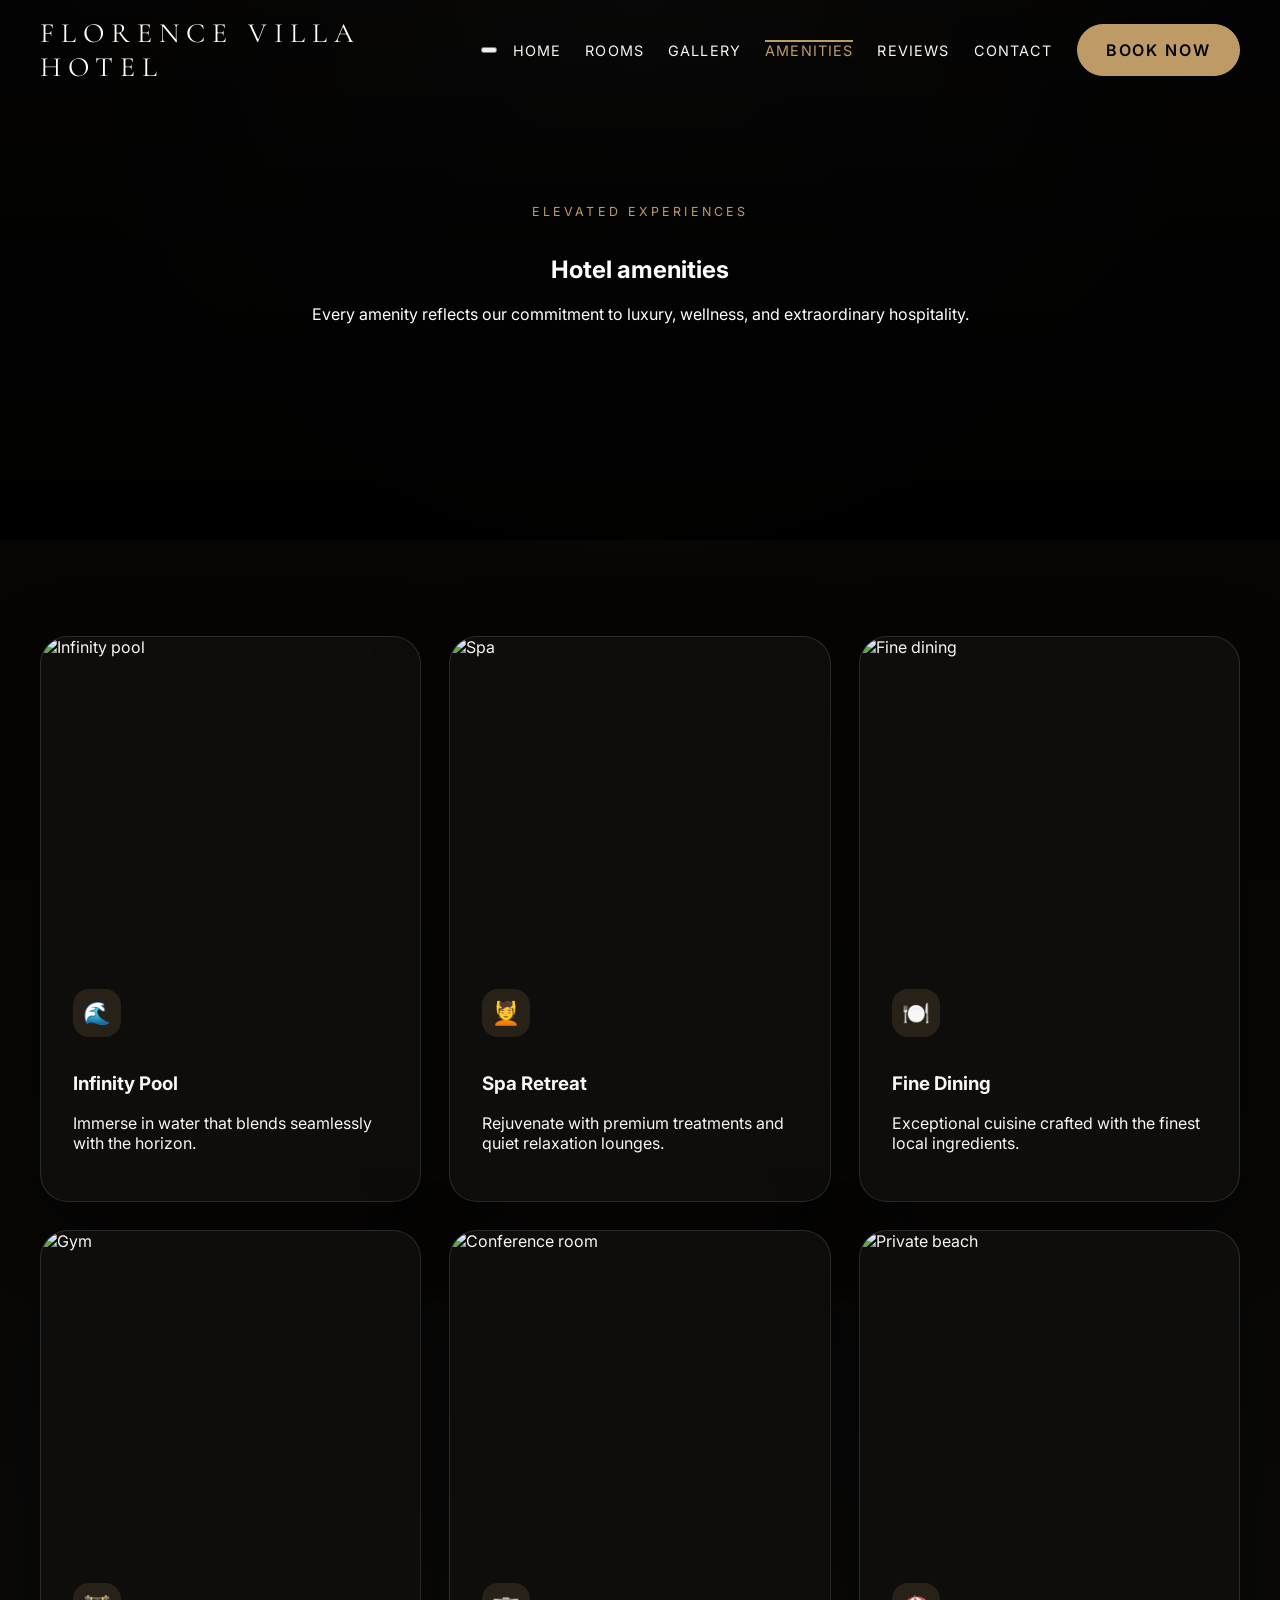
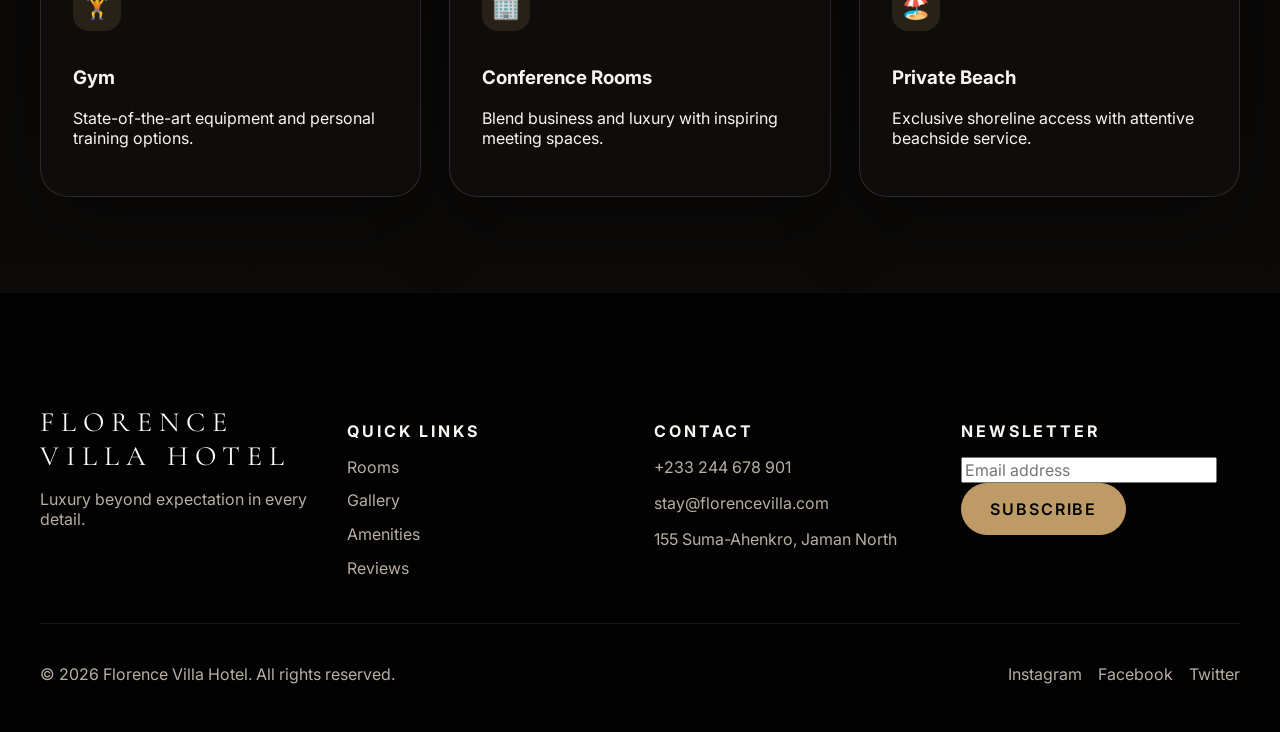
==== amenities.html @ 5d745127 "Initial hotel website upload" ====
<!DOCTYPE html>
<html lang="en">
<head>
  <meta charset="UTF-8" />
  <meta name="viewport" content="width=device-width, initial-scale=1.0" />
  <title>Amenities | Florence Villa Hotel</title>
  <link rel="preconnect" href="https://fonts.googleapis.com" />
  <link rel="preconnect" href="https://fonts.gstatic.com" crossorigin />
  <link href="https://fonts.googleapis.com/css2?family=Cormorant+Garamond:wght@400;500;600;700&family=Inter:wght@300;400;500;600;700&display=swap" rel="stylesheet" />
  <link rel="stylesheet" href="css/style.css" />
</head>
<body class="page amenities" data-page="amenities">
  <div id="page-loader" class="page-loader">
    <div class="loader-dot"></div>
  </div>
  <header class="site-header">
    <div class="container header-inner">
      <a href="index.html" class="brand">Florence Villa Hotel</a>
      <button class="nav-toggle" aria-label="Toggle menu" aria-expanded="false">
        <span></span><span></span><span></span>
      </button>
      <nav class="site-nav" aria-label="Main navigation">
        <ul class="nav-list">
          <li><a class="nav-link" href="index.html">Home</a></li>
          <li><a class="nav-link" href="rooms.html">Rooms</a></li>
          <li><a class="nav-link" href="gallery.html">Gallery</a></li>
          <li><a class="nav-link" href="amenities.html">Amenities</a></li>
          <li><a class="nav-link" href="reviews.html">Reviews</a></li>
          <li><a class="nav-link" href="contact.html">Contact</a></li>
        </ul>
        <a class="btn btn-primary nav-btn" href="booking.html">Book Now</a>
      </nav>
    </div>
  </header>

  <main>
    <section class="page-hero page-hero-dark" style="background-image: url('https://images.unsplash.com/photo-1496417263034-38ec4f0b665a?auto=format&fit=crop&w=1600&q=80');">
      <div class="hero-overlay"></div>
      <div class="container hero-content">
        <span class="eyebrow">Elevated experiences</span>
        <h1>Hotel amenities</h1>
        <p>Every amenity reflects our commitment to luxury, wellness, and extraordinary hospitality.</p>
      </div>
    </section>

    <section class="section amenities-grid reveal">
      <div class="container grid grid-3 gap-lg">
        <article class="amenity-card">
          <img src="https://images.unsplash.com/photo-1500530855697-b586d89ba3ee?auto=format&fit=crop&w=900&q=80" alt="Infinity pool" loading="lazy" />
          <div class="card-body">
            <span class="feature-icon">🌊</span>
            <h3>Infinity Pool</h3>
            <p>Immerse in water that blends seamlessly with the horizon.</p>
          </div>
        </article>
        <article class="amenity-card">
          <img src="https://images.unsplash.com/photo-1519710164239-da123dc03ef4?auto=format&fit=crop&w=900&q=80" alt="Spa" loading="lazy" />
          <div class="card-body">
            <span class="feature-icon">💆</span>
            <h3>Spa Retreat</h3>
            <p>Rejuvenate with premium treatments and quiet relaxation lounges.</p>
          </div>
        </article>
        <article class="amenity-card">
          <img src="https://images.unsplash.com/photo-1528605248644-14dd04022da1?auto=format&fit=crop&w=900&q=80" alt="Fine dining" loading="lazy" />
          <div class="card-body">
            <span class="feature-icon">🍽️</span>
            <h3>Fine Dining</h3>
            <p>Exceptional cuisine crafted with the finest local ingredients.</p>
          </div>
        </article>
        <article class="amenity-card">
          <img src="https://images.unsplash.com/photo-1554284126-aa88f22d8d94?auto=format&fit=crop&w=900&q=80" alt="Gym" loading="lazy" />
          <div class="card-body">
            <span class="feature-icon">🏋️</span>
            <h3>Gym</h3>
            <p>State-of-the-art equipment and personal training options.</p>
          </div>
        </article>
        <article class="amenity-card">
          <img src="https://images.unsplash.com/photo-1496412705862-e0088f16f791?auto=format&fit=crop&w=900&q=80" alt="Conference room" loading="lazy" />
          <div class="card-body">
            <span class="feature-icon">🏢</span>
            <h3>Conference Rooms</h3>
            <p>Blend business and luxury with inspiring meeting spaces.</p>
          </div>
        </article>
        <article class="amenity-card">
          <img src="https://images.unsplash.com/photo-1534502088906-72651841f3a6?auto=format&fit=crop&w=900&q=80" alt="Private beach" loading="lazy" />
          <div class="card-body">
            <span class="feature-icon">🏖️</span>
            <h3>Private Beach</h3>
            <p>Exclusive shoreline access with attentive beachside service.</p>
          </div>
        </article>
      </div>
    </section>
  </main>

  <footer class="site-footer">
    <div class="container grid grid-4 gap-lg footer-top">
      <div>
        <a class="brand footer-brand" href="index.html">Florence Villa Hotel</a>
        <p>Luxury beyond expectation in every detail.</p>
      </div>
      <div>
        <h3>Quick Links</h3>
        <ul>
          <li><a href="rooms.html">Rooms</a></li>
          <li><a href="gallery.html">Gallery</a></li>
          <li><a href="amenities.html">Amenities</a></li>
          <li><a href="reviews.html">Reviews</a></li>
        </ul>
      </div>
      <div>
        <h3>Contact</h3>
        <p>+233 244 678 901</p>
        <p>stay@florencevilla.com</p>
        <p>155 Suma-Ahenkro, Jaman North</p>
      </div>
      <div>
        <h3>Newsletter</h3>
        <form id="newsletter-form-amenities">
          <input type="email" placeholder="Email address" aria-label="Email address" required />
          <button class="btn btn-primary" type="submit">Subscribe</button>
        </form>
      </div>
    </div>
    <div class="container footer-bottom">
      <p>© 2026 Florence Villa Hotel. All rights reserved.</p>
      <div class="social-links">
        <a href="#" aria-label="Instagram">Instagram</a>
        <a href="#" aria-label="Facebook">Facebook</a>
        <a href="#" aria-label="Twitter">Twitter</a>
      </div>
    </div>
  </footer>

  <div id="lightbox" class="lightbox" aria-hidden="true">
    <button class="lightbox-close" aria-label="Close image view">×</button>
    <img class="lightbox-img" alt="Gallery preview" />
    <p class="lightbox-caption"></p>
  </div>

  <div id="toast" class="toast" role="status" aria-live="polite"></div>
  <script src="js/script.js"></script>
</body>
</html>
---- css/style.css ----
:root {
  --bg: #080706;
  --surface: rgba(18,16,15,0.82);
  --surface-strong: rgba(255,255,255,0.03);
  --surface-soft: rgba(255,255,255,0.08);
  --text: #f9f5f0;
  --muted: #b8aea3;
  --gold: #be9b66;
  --gold-soft: rgba(190,155,102,0.2);
  --white: #ffffff;
  --black: #040404;
  --border: rgba(255,255,255,0.12);
  --shadow: 0 24px 80px rgba(0,0,0,0.35);
}

* {
  box-sizing: border-box;
}

html {
  scroll-behavior: smooth;
}

body {
  margin: 0;
  min-height: 100vh;
  font-family: 'Inter', sans-serif;
  color: var(--text);
  background: radial-gradient(circle at top, rgba(255,255,255,0.03), transparent 25%), linear-gradient(180deg, #060504 0%, #070605 45%, #0f0e0d 100%);
}

img {
  max-width: 100%;
  display: block;
}

button,
input,
select,
textarea {
  font: inherit;
}

button {
  cursor: pointer;
}

a {
  color: inherit;
  text-decoration: none;
}

.container {
  width: min(1200px, calc(100% - 3rem));
  margin: 0 auto;
}

.page-loader {
  position: fixed;
  inset: 0;
  background: rgba(8,7,6,0.88);
  display: flex;
  align-items: center;
  justify-content: center;
  z-index: 9999;
  transition: opacity 0.5s ease, visibility 0.5s ease;
}

.page-loader.hide {
  opacity: 0;
  visibility: hidden;
}

.loader-dot {
  width: 0.9rem;
  height: 0.9rem;
  background: var(--gold);
  border-radius: 50%;
  box-shadow: 0 0 40px rgba(190,155,102,0.5);
  animation: pulse 1.2s infinite ease-in-out;
}

@keyframes pulse {
  0%,100% { transform: scale(1); opacity: 1; }
  50% { transform: scale(1.8); opacity: 0.5; }
}

.site-header {
  position: fixed;
  inset: 0 0 auto 0;
  z-index: 1000;
  width: 100%;
  padding: 1rem 0;
  transition: background 0.4s ease, box-shadow 0.4s ease, backdrop-filter 0.4s ease;
}

.site-header.scrolled {
  background: rgba(8,7,6,0.92);
  box-shadow: 0 10px 45px rgba(0,0,0,0.35);
  backdrop-filter: blur(14px);
}

.header-inner {
  display: flex;
  align-items: center;
  justify-content: space-between;
  gap: 1rem;
}

.brand,
.footer-brand {
  font-family: 'Cormorant Garamond', serif;
  font-size: 1.75rem;
  letter-spacing: 0.25em;
  text-transform: uppercase;
  color: var(--white);
}

.site-nav {
  display: flex;
  align-items: center;
  gap: 1.5rem;
}

.nav-list {
  display: flex;
  align-items: center;
  gap: 1.5rem;
  margin: 0;
  padding: 0;
  list-style: none;
}

.nav-link {
  position: relative;
  color: var(--text);
  letter-spacing: 0.08em;
  text-transform: uppercase;
  font-size: 0.9rem;
  transition: color 0.25s ease;
}

.nav-link::after {
  content: '';
  position: absolute;
  inset: auto 0 100% 0;
  height: 2px;
  width: 0;
  margin: 0 auto;
  background: var(--gold);
  transition: width 0.3s ease;
}

.nav-link:hover,
.nav-link.active {
  color: var(--gold);
}

.nav-link:hover::after,
.nav-link.active::after {
  width: 100%;
}

.nav-btn {
  white-space: nowrap;
}

.btn {
  display: inline-flex;
  align-items: center;
  justify-content: center;
  gap: 0.5rem;
  padding: 0.95rem 1.75rem;
  border-radius: 999px;
  border: 1px solid transparent;
  text-transform: uppercase;
  letter-spacing: 0.12em;
  font-weight: 600;
  transition: transform 0.25s ease, background 0.25s ease, color 0.25s ease, border-color 0.25s ease;
}

.btn:hover {
  transform: translateY(-2px);
}

.btn-primary {
  background: var(--gold);
  color: var(--black);
  border-color: var(--gold);
}

.btn-outline {
  background: transparent;
  color: var(--white);
  border-color: rgba(255,255,255,0.28);
}

.hero,
.page-hero {
  position: relative;
  min-height: 80vh;
  display: flex;
  align-items: center;
  justify-content: center;
  overflow: hidden;
  color: var(--white);
}

.hero-full {
  min-height: 90vh;
}

.page-hero {
  min-height: 60vh;
}

.hero::before,
.page-hero::before {
  content: '';
  position: absolute;
  inset: 0;
  background: linear-gradient(180deg, rgba(0,0,0,0.30) 0%, rgba(0,0,0,0.75) 100%);
}

.hero-overlay {
  position: absolute;
  inset: 0;
  background: linear-gradient(180deg, rgba(0,0,0,0.15), rgba(0,0,0,0.72));
}

.hero,
.page-hero {
  background-size: cover;
  background-position: center;
}

.hero-content {
  position: relative;
  z-index: 2;
  text-align: center;
  max-width: 760px;
  margin: 0 auto;
}

.hero-content .eyebrow,
.section-head .eyebrow,
.text-block .eyebrow,
.contact-panel .eyebrow,
.booking-form .eyebrow,
.review-summary .eyebrow {
  display: inline-block;
  margin-bottom: 1rem;
  letter-spacing: 0.25em;
  color: var(--gold);
  text-transform: uppercase;
  font-size: 0.78rem;
}

.hero h1,
.section-head h2,
.room-overview h2,
.review-summary h2,
.booking-summary h2 {
  margin: 0;
  font-family: 'Cormorant Garamond', serif;
  font-size: clamp(2.5rem, 3.5vw, 4.5rem);
  line-height: 1.05;
}

.hero-text,
.section-head p,
.text-block p,
.feature-card p,
.testimonial-card p,
.contact-panel p,
.contact-info p,
.booking-form label,
.booking-summary p,
.summary-row span,
.note {
  color: var(--muted);
}

.main,
.section,
footer {
  position: relative;
}

.section {
  padding: 6rem 0;
}

.section-head {
  text-align: center;
  margin-bottom: 3rem;
}

.grid {
  display: grid;
  gap: 2rem;
}

.grid-2 {
  grid-template-columns: repeat(2, minmax(0, 1fr));
}

.grid-3 {
  grid-template-columns: repeat(3, minmax(0, 1fr));
}

.grid-4 {
  grid-template-columns: repeat(4, minmax(0, 1fr));
}

@media (max-width: 1024px) {
  .grid-4,
  .grid-3,
  .grid-2 {
    grid-template-columns: repeat(2, minmax(0, 1fr));
  }
}

@media (max-width: 720px) {
  .grid,
  .grid-2,
  .grid-3,
  .grid-4 {
    grid-template-columns: 1fr;
  }
}

.align-center {
  align-items: center;
}

.gap-lg {
  gap: 1.75rem;
}

.gap-xl {
  gap: 2.75rem;
}

.room-card,
.feature-card,
.testimonial-card,
.amenity-card,
.booking-summary,
.image-card,
.contact-panel,
.card {
  background: var(--surface);
  border: 1px solid var(--border);
  border-radius: 28px;
  box-shadow: var(--shadow);
  overflow: hidden;
}

.room-card {
  transition: transform 0.35s ease, box-shadow 0.35s ease;
}

.room-card:hover,
.amenity-card:hover,
.feature-card:hover,
.testimonial-card:hover,
.booking-summary:hover,
.contact-panel:hover {
  transform: translateY(-6px);
  box-shadow: 0 34px 100px rgba(0,0,0,0.35);
}

.room-card img,
.amenity-card img,
.image-card img,
.gallery-item img {
  width: 100%;
  height: 320px;
  object-fit: cover;
  transition: transform 0.45s ease;
}

.room-card:hover img,
.amenity-card:hover img,
.gallery-item:hover img,
.image-card:hover img {
  transform: scale(1.05);
}

.card-body {
  padding: 2rem;
}

.room-card .room-tag {
  display: inline-flex;
  margin-bottom: 1rem;
  color: var(--gold);
  text-transform: uppercase;
  letter-spacing: 0.16em;
  font-size: 0.75rem;
}

.room-card h3,
.feature-card h3,
.testimonial-card h3,
.booking-summary h2,
.contact-panel h2,
.room-overview h2 {
  font-size: 1.75rem;
  margin-top: 0;
  margin-bottom: 1rem;
}

.room-card p,
.feature-card p,
.testimonial-card p,
.contact-panel p,
.booking-summary p {
  margin: 0 0 1.5rem;
}

.card-meta,
.room-footer,
.amenities-list,
.summary-row,
.contact-info {
  display: flex;
  flex-wrap: wrap;
  gap: 0.75rem;
  align-items: center;
}

.card-meta span,
.room-footer span,
.amenities-list span,
.summary-row strong,
.summary-total strong {
  font-weight: 700;
}

.card-meta span,
.room-footer span,
.amenities-list span {
  color: var(--muted);
  background: rgba(255,255,255,0.04);
  padding: 0.6rem 0.9rem;
  border-radius: 999px;
}

.card-actions,
.hero-actions,
.cta-actions,
.room-cta {
  display: flex;
  flex-wrap: wrap;
  gap: 1rem;
}

.hero-actions {
  justify-content: center;
  margin-top: 2rem;
}

.feature-card,
.testimonial-card,
.amenity-card,
.booking-summary,
.contact-panel {
  background: rgba(17,15,14,0.92);
}

.feature-card {
  padding: 2rem;
}

.feature-icon {
  display: inline-flex;
  align-items: center;
  justify-content: center;
  width: 3rem;
  height: 3rem;
  border-radius: 1rem;
  background: rgba(190,155,102,0.14);
  margin-bottom: 1rem;
  font-size: 1.4rem;
}

.testimonial-card {
  min-height: 260px;
}

.testimonial-author {
  display: flex;
  align-items: center;
  justify-content: space-between;
  margin-top: 1.5rem;
}

.room-overview,
.booking-form,
.contact-form,
.review-summary,
.map-section {
  width: 100%;
}

.room-overview,
.review-summary,
.booking-summary,
.contact-panel {
  padding: 2rem;
}

.room-specs,
.amenity-grid,
.contact-info,
.input-group,
.booking-summary .summary-row,
.review-summary .rating-panel {
  display: grid;
  gap: 1rem;
}

.room-specs div,
.booking-summary .summary-row,
.contact-info div {
  display: flex;
  justify-content: space-between;
  gap: 1rem;
}

.room-specs div strong,
.summary-row span,
.contact-info strong {
  color: var(--muted);
}

.amenity-grid {
  grid-template-columns: repeat(2, minmax(0, 1fr));
}

.booking-form,
.contact-form {
  background: rgba(18,16,15,0.94);
  border: 1px solid rgba(255,255,255,0.12);
  border-radius: 28px;
  padding: 2.5rem;
}

.booking-form label,
.contact-form label {
  display: grid;
  gap: 0.8rem;
  margin-bottom: 1.25rem;
  color: var(--white);
}

.booking-form input,
.booking-form select,
.contact-form input,
.contact-form textarea {
  width: 100%;
  padding: 1rem 1rem;
  border-radius: 18px;
  border: 1px solid rgba(255,255,255,0.12);
  background: rgba(255,255,255,0.04);
  color: var(--white);
}

.booking-form input::placeholder,
.contact-form input::placeholder,
.contact-form textarea::placeholder {
  color: rgba(255,255,255,0.55);
}

.booking-summary {
  padding: 2.5rem;
}

.summary-row {
  padding: 1rem 0;
  border-bottom: 1px solid rgba(255,255,255,0.08);
  justify-content: space-between;
}

.summary-total {
  margin-top: 1.5rem;
  padding: 1.5rem;
  border-radius: 22px;
  background: rgba(255,255,255,0.05);
}

.summary-total span {
  color: var(--muted);
}

.note,
.promo-note {
  color: var(--muted);
  font-size: 0.95rem;
  margin-top: 1rem;
}

.booking-grid .booking-form,
.booking-grid .booking-summary {
  min-height: 420px;
}

.filter-panel,
.contact-grid,
.booking-grid,
.review-summary,
.testimonial-carousel {
  margin-bottom: 0;
}

.filter-btn,
.carousel-btn {
  background: rgba(255,255,255,0.06);
  border: 1px solid rgba(255,255,255,0.12);
  color: var(--text);
  padding: 0.85rem 1.4rem;
  border-radius: 999px;
  transition: background 0.3s ease, border-color 0.3s ease, color 0.3s ease;
}

.filter-btn.active,
.carousel-btn:hover,
.filter-btn:hover {
  background: rgba(190,155,102,0.16);
  border-color: rgba(190,155,102,0.4);
  color: var(--gold);
}

.gallery-grid .masonry-grid {
  display: grid;
  grid-template-columns: repeat(4, minmax(0, 1fr));
  gap: 1.5rem;
}

.gallery-item {
  position: relative;
  overflow: hidden;
  border-radius: 28px;
  cursor: zoom-in;
}

.gallery-item img {
  aspect-ratio: 4 / 5;
}

.gallery-item figcaption {
  position: absolute;
  left: 1.5rem;
  bottom: 1.5rem;
  color: var(--white);
  font-weight: 600;
  text-shadow: 0 10px 30px rgba(0,0,0,0.45);
}

.masonry-grid figure:nth-child(1) {
  grid-row: span 2;
}

.masonry-grid figure:nth-child(4) {
  grid-column: span 2;
}

.lightbox {
  position: fixed;
  inset: 0;
  background: rgba(0,0,0,0.92);
  display: none;
  align-items: center;
  justify-content: center;
  text-align: center;
  padding: 2rem;
  z-index: 2000;
}

.lightbox.visible {
  display: flex;
}

.lightbox-img {
  max-width: 90%;
  max-height: 70vh;
  border-radius: 24px;
  box-shadow: var(--shadow);
}

.lightbox-caption {
  margin-top: 1rem;
  color: var(--muted);
}

.lightbox-close {
  position: absolute;
  top: 2rem;
  right: 2rem;
  border: none;
  background: transparent;
  color: var(--white);
  font-size: 2.5rem;
  line-height: 1;
  cursor: pointer;
}

.toast {
  position: fixed;
  left: 50%;
  bottom: 2rem;
  transform: translateX(-50%) translateY(20px);
  background: rgba(22,20,18,0.95);
  color: var(--white);
  padding: 1rem 1.5rem;
  border-radius: 999px;
  border: 1px solid rgba(255,255,255,0.12);
  box-shadow: 0 24px 80px rgba(0,0,0,0.35);
  opacity: 0;
  pointer-events: none;
  transition: opacity 0.35s ease, transform 0.35s ease;
  z-index: 2200;
}

.toast.visible {
  opacity: 1;
  transform: translateX(-50%) translateY(0);
}

.footer-top {
  padding: 4rem 0 2rem;
}

.site-footer {
  padding: 3rem 0 2rem;
  background: rgba(2,2,2,0.95);
}

.site-footer h3 {
  font-size: 1rem;
  text-transform: uppercase;
  letter-spacing: 0.18em;
  margin-bottom: 1rem;
}

.site-footer p,
.site-footer li,
.social-links a {
  color: var(--muted);
}

.site-footer ul {
  list-style: none;
  padding: 0;
  margin: 0;
}

.site-footer li {
  margin-bottom: 0.85rem;
}

.footer-bottom {
  display: flex;
  justify-content: space-between;
  align-items: center;
  gap: 1rem;
  padding-top: 1.5rem;
  border-top: 1px solid rgba(255,255,255,0.08);
  flex-wrap: wrap;
}

.social-links {
  display: flex;
  gap: 1rem;
}

.social-links.inline {
  flex-wrap: wrap;
}

.social-links a {
  color: var(--muted);
  transition: color 0.25s ease;
}

.social-links a:hover {
  color: var(--gold);
}

.reveal {
  opacity: 0;
  transform: translateY(24px);
  transition: opacity 0.75s ease, transform 0.75s ease;
}

.reveal.visible {
  opacity: 1;
  transform: translateY(0);
}

.hidden {
  display: none !important;
}

.review-carousel {
  position: relative;
  display: flex;
  align-items: center;
  gap: 1rem;
}

.carousel-track {
  position: relative;
  flex: 1;
  min-height: 260px;
  overflow: hidden;
}

.testimonial-card {
  position: absolute;
  inset: 0;
  opacity: 0;
  transform: translateX(100%);
  transition: transform 0.6s ease, opacity 0.6s ease;
}

.testimonial-card.active {
  position: relative;
  opacity: 1;
  transform: translateX(0);
}

.carousel-btn {
  border-radius: 999px;
  font-size: 1.3rem;
  padding: 1rem 1.2rem;
}

.map-section iframe {
  width: 100%;
  min-height: 420px;
  border: none;
  border-radius: 28px;
}

@media (max-width: 900px) {
  .page-hero,
  .hero {
    min-height: 55vh;
  }

  .hero-content {
    padding: 0 1rem;
  }
}

@media (max-width: 720px) {
  .site-header {
    padding: 0.75rem 0;
  }

  .header-inner {
    flex-wrap: wrap;
  }

  .site-nav {
    flex-direction: column;
    align-items: flex-start;
    width: 100%;
    max-height: 0;
    overflow: hidden;
    transition: max-height 0.35s ease;
  }

  .site-nav.open {
    max-height: 520px;
  }

  .nav-list {
    flex-direction: column;
    gap: 1rem;
    width: 100%;
  }

  .nav-toggle {
    display: flex;
    flex-direction: column;
    justify-content: space-between;
    width: 2rem;
    height: 1.4rem;
    border: none;
    background: transparent;
  }

  .nav-toggle span {
    display: block;
    height: 3px;
    width: 100%;
    background: var(--white);
    border-radius: 999px;
    transition: transform 0.3s ease, opacity 0.3s ease;
  }

  .nav-toggle.open span:nth-child(1) {
    transform: translateY(7px) rotate(45deg);
  }

  .nav-toggle.open span:nth-child(2) {
    opacity: 0;
  }

  .nav-toggle.open span:nth-child(3) {
    transform: translateY(-7px) rotate(-45deg);
  }

  .hero-actions,
  .card-actions,
  .cta-actions {
    flex-direction: column;
    align-items: stretch;
  }

  .grid-2,
  .grid-3,
  .grid-4 {
    grid-template-columns: 1fr;
  }

  .summary-total,
  .room-card img,
  .amenity-card img,
  .gallery-item img {
    height: auto;
  }

  .gallery-grid .masonry-grid {
    grid-template-columns: 1fr;
  }
}
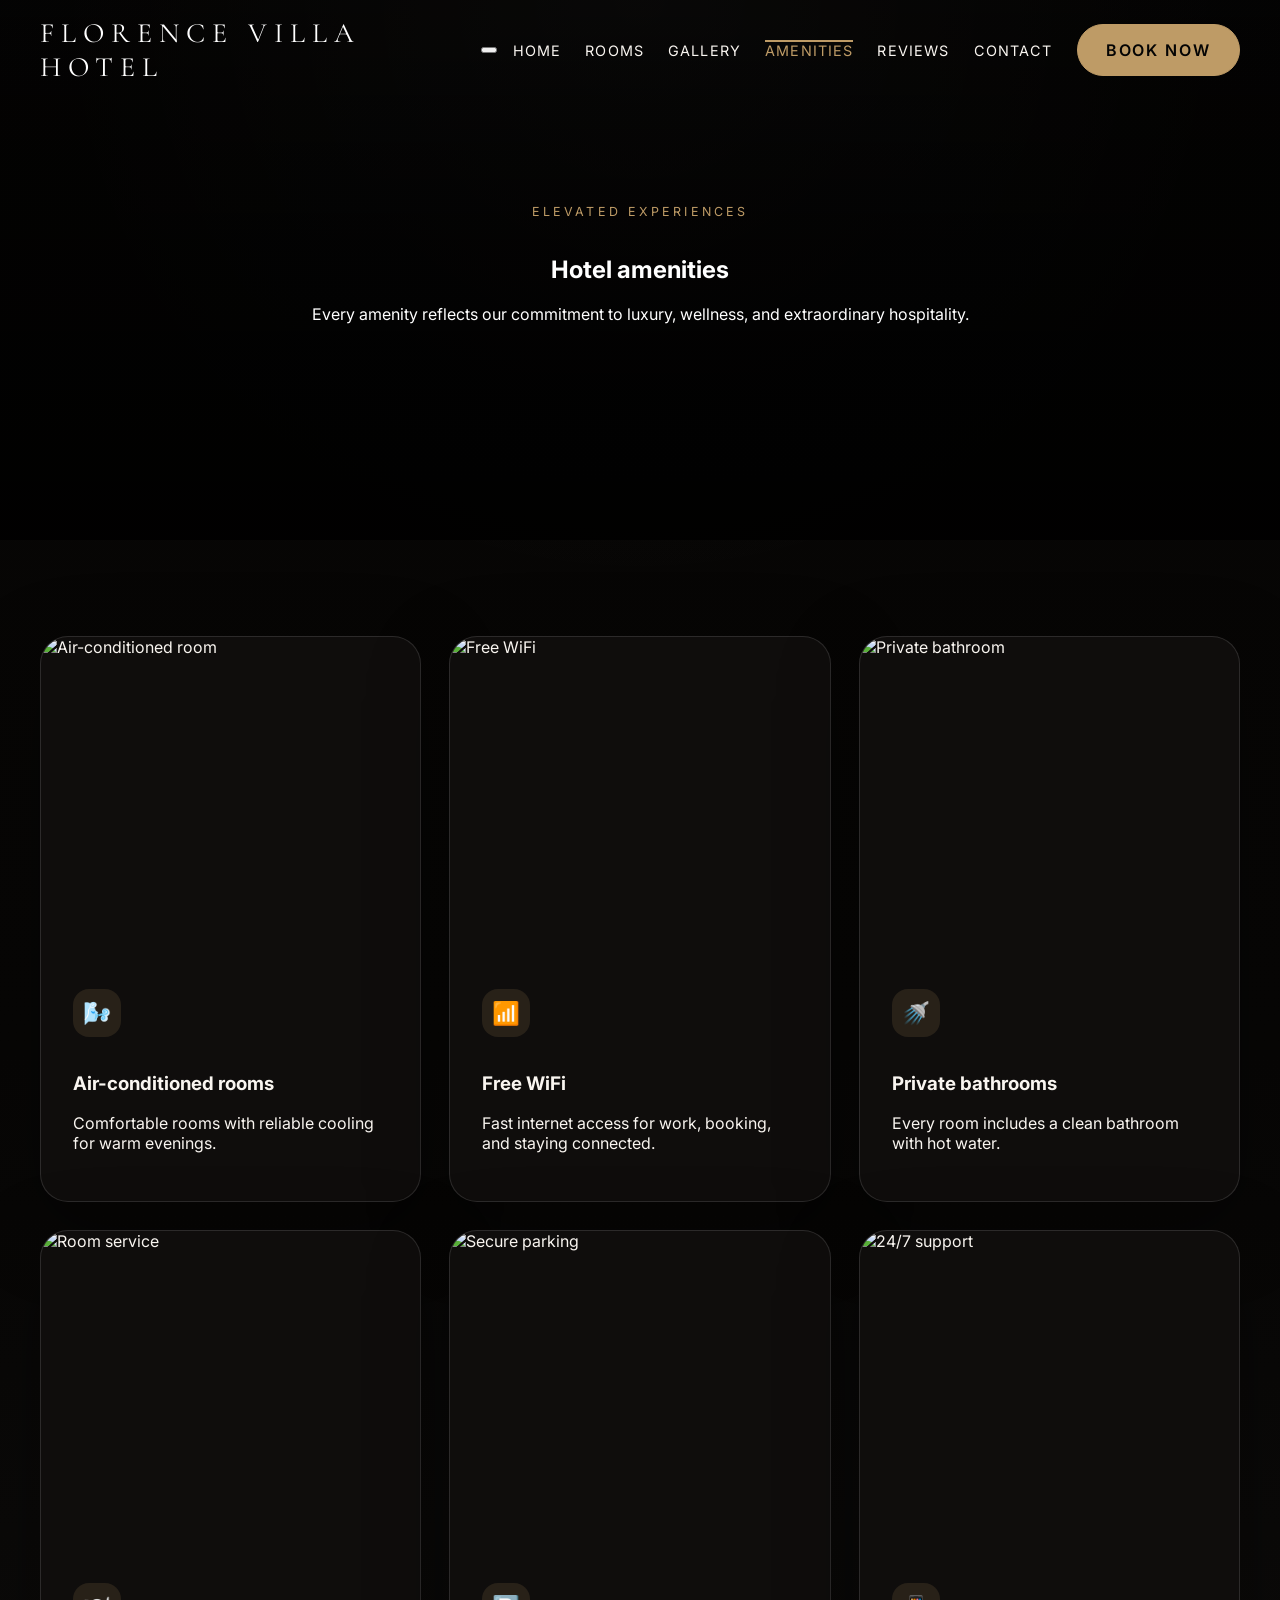
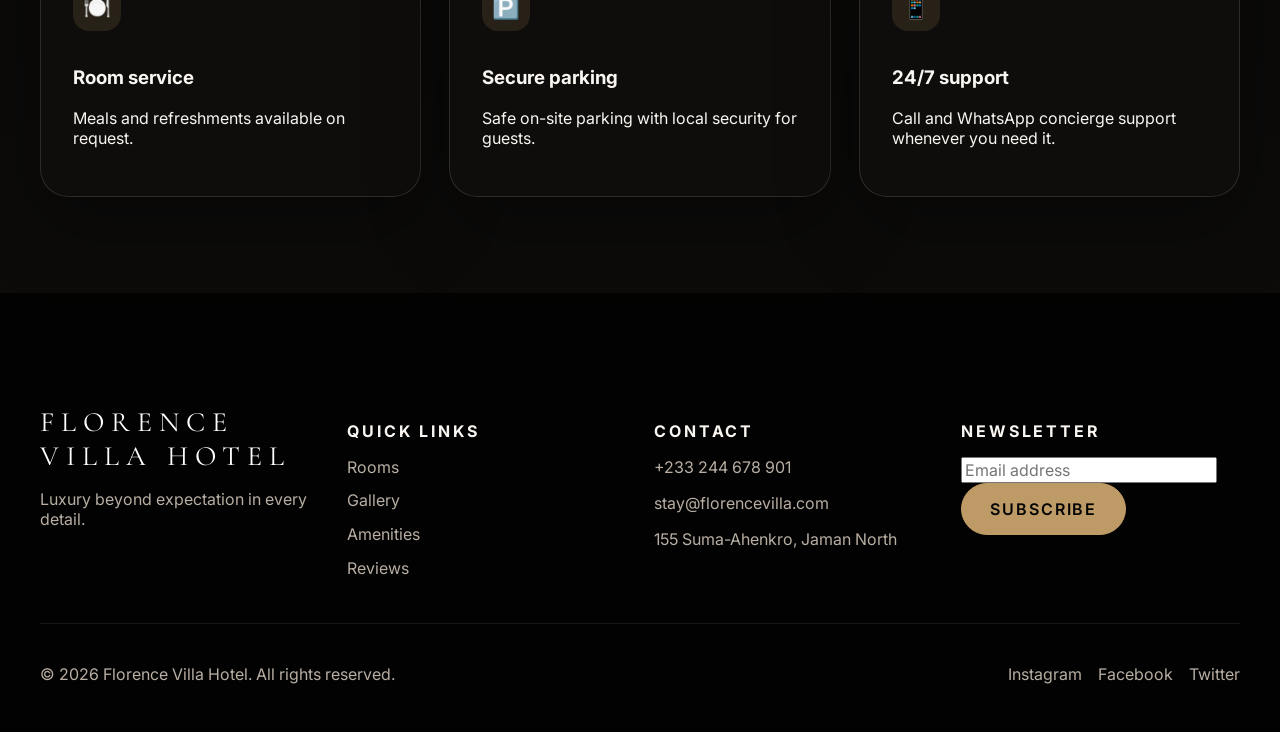
==== commit 80fff777: "More fixes: images, layout and UX improvements" ====
--- a/amenities.html
+++ b/amenities.html
@@ -46,51 +46,51 @@
     <section class="section amenities-grid reveal">
       <div class="container grid grid-3 gap-lg">
         <article class="amenity-card">
-          <img src="https://images.unsplash.com/photo-1500530855697-b586d89ba3ee?auto=format&fit=crop&w=900&q=80" alt="Infinity pool" loading="lazy" />
+          <img src="https://images.unsplash.com/photo-1505693416388-ac5ce068fe85?auto=format&fit=crop&w=900&q=80" alt="Air-conditioned room" onerror="this.onerror=null;this.src='assets/fallback.jpg'" loading="lazy" />
           <div class="card-body">
-            <span class="feature-icon">🌊</span>
-            <h3>Infinity Pool</h3>
-            <p>Immerse in water that blends seamlessly with the horizon.</p>
+            <span class="feature-icon">🌬️</span>
+            <h3>Air-conditioned rooms</h3>
+            <p>Comfortable rooms with reliable cooling for warm evenings.</p>
           </div>
         </article>
         <article class="amenity-card">
-          <img src="https://images.unsplash.com/photo-1519710164239-da123dc03ef4?auto=format&fit=crop&w=900&q=80" alt="Spa" loading="lazy" />
+          <img src="https://images.unsplash.com/photo-1519710164239-da123dc03ef4?auto=format&fit=crop&w=900&q=80" alt="Free WiFi" onerror="this.onerror=null;this.src='assets/fallback.jpg'" loading="lazy" />
           <div class="card-body">
-            <span class="feature-icon">💆</span>
-            <h3>Spa Retreat</h3>
-            <p>Rejuvenate with premium treatments and quiet relaxation lounges.</p>
+            <span class="feature-icon">📶</span>
+            <h3>Free WiFi</h3>
+            <p>Fast internet access for work, booking, and staying connected.</p>
           </div>
         </article>
         <article class="amenity-card">
-          <img src="https://images.unsplash.com/photo-1528605248644-14dd04022da1?auto=format&fit=crop&w=900&q=80" alt="Fine dining" loading="lazy" />
+          <img src="https://images.unsplash.com/photo-1528605248644-14dd04022da1?auto=format&fit=crop&w=900&q=80" alt="Private bathroom" onerror="this.onerror=null;this.src='assets/fallback.jpg'" loading="lazy" />
           <div class="card-body">
-            <span class="feature-icon">🍽️</span>
-            <h3>Fine Dining</h3>
-            <p>Exceptional cuisine crafted with the finest local ingredients.</p>
+            <span class="feature-icon">🚿</span>
+            <h3>Private bathrooms</h3>
+            <p>Every room includes a clean bathroom with hot water.</p>
           </div>
         </article>
         <article class="amenity-card">
-          <img src="https://images.unsplash.com/photo-1554284126-aa88f22d8d94?auto=format&fit=crop&w=900&q=80" alt="Gym" loading="lazy" />
+          <img src="https://images.unsplash.com/photo-1554284126-aa88f22d8d94?auto=format&fit=crop&w=900&q=80" alt="Room service" onerror="this.onerror=null;this.src='assets/fallback.jpg'" loading="lazy" />
           <div class="card-body">
-            <span class="feature-icon">🏋️</span>
-            <h3>Gym</h3>
-            <p>State-of-the-art equipment and personal training options.</p>
+            <span class="feature-icon">🍽️</span>
+            <h3>Room service</h3>
+            <p>Meals and refreshments available on request.</p>
           </div>
         </article>
         <article class="amenity-card">
-          <img src="https://images.unsplash.com/photo-1496412705862-e0088f16f791?auto=format&fit=crop&w=900&q=80" alt="Conference room" loading="lazy" />
+          <img src="https://images.unsplash.com/photo-1494526585095-c41746248156?auto=format&fit=crop&w=900&q=80" alt="Secure parking" onerror="this.onerror=null;this.src='assets/fallback.jpg'" loading="lazy" />
           <div class="card-body">
-            <span class="feature-icon">🏢</span>
-            <h3>Conference Rooms</h3>
-            <p>Blend business and luxury with inspiring meeting spaces.</p>
+            <span class="feature-icon">🅿️</span>
+            <h3>Secure parking</h3>
+            <p>Safe on-site parking with local security for guests.</p>
           </div>
         </article>
         <article class="amenity-card">
-          <img src="https://images.unsplash.com/photo-1534502088906-72651841f3a6?auto=format&fit=crop&w=900&q=80" alt="Private beach" loading="lazy" />
+          <img src="https://images.unsplash.com/photo-1534502088906-72651841f3a6?auto=format&fit=crop&w=900&q=80" alt="24/7 support" onerror="this.onerror=null;this.src='assets/fallback.jpg'" loading="lazy" />
           <div class="card-body">
-            <span class="feature-icon">🏖️</span>
-            <h3>Private Beach</h3>
-            <p>Exclusive shoreline access with attentive beachside service.</p>
+            <span class="feature-icon">📱</span>
+            <h3>24/7 support</h3>
+            <p>Call and WhatsApp concierge support whenever you need it.</p>
           </div>
         </article>
       </div>
@@ -138,7 +138,7 @@
 
   <div id="lightbox" class="lightbox" aria-hidden="true">
     <button class="lightbox-close" aria-label="Close image view">×</button>
-    <img class="lightbox-img" alt="Gallery preview" />
+    <img class="lightbox-img" alt="Gallery preview" onerror="this.onerror=null;this.src='assets/fallback.jpg'" />
     <p class="lightbox-caption"></p>
   </div>
 
